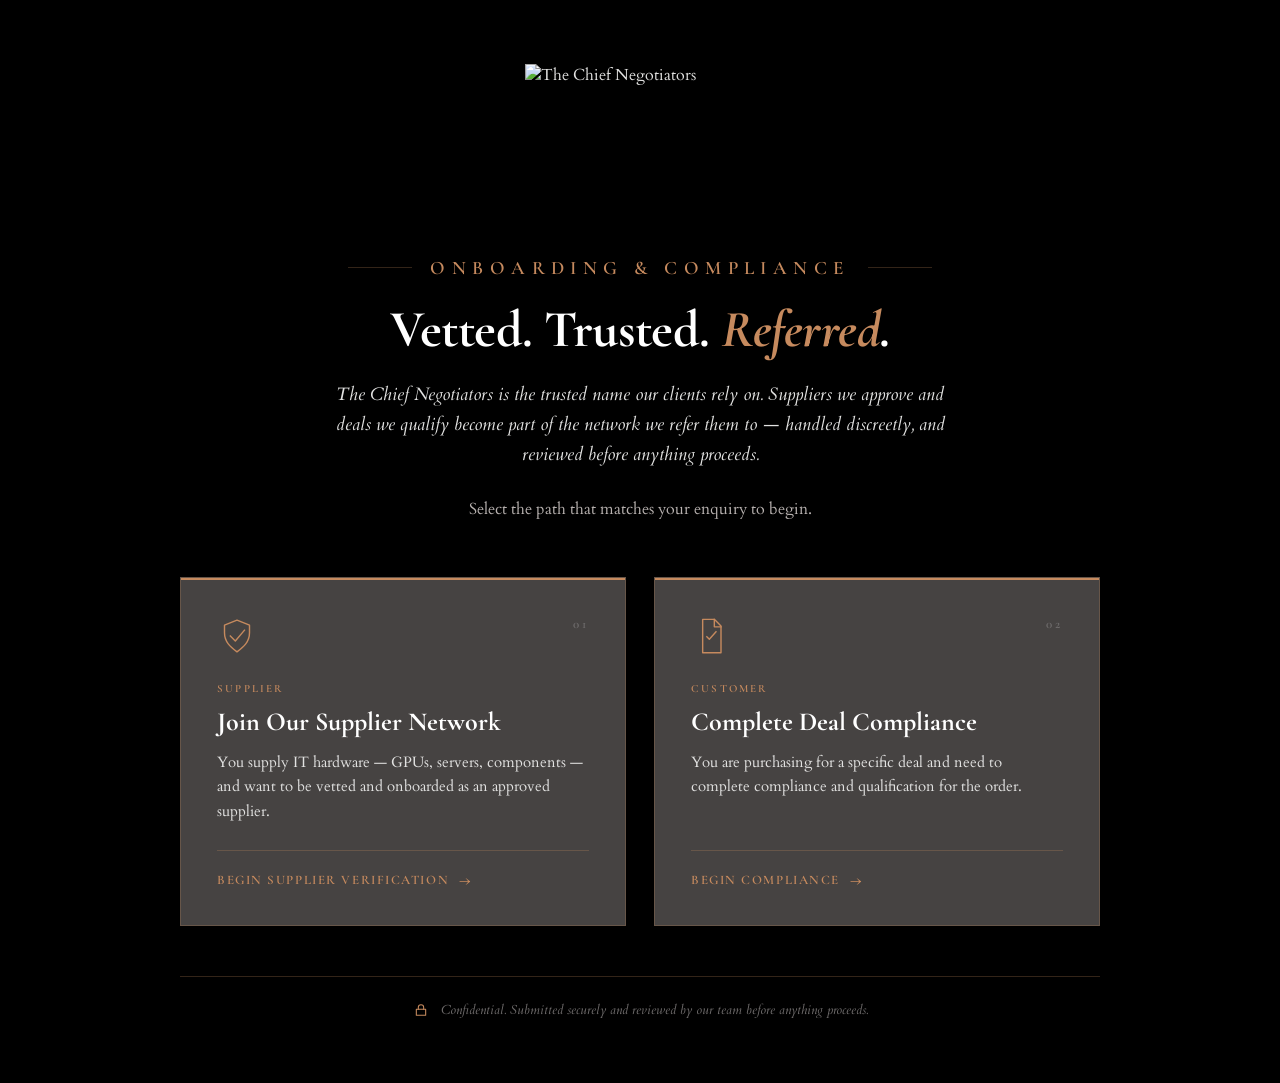
==== index.html @ 1027e150 "Add files via upload" ====
<!DOCTYPE html>
<html>
<head>
<meta charset="utf-8">
<meta name="viewport" content="width=device-width, initial-scale=1">
<script src="./support.js"></script>
</head>
<body>
<x-dc>
<helmet>
<link rel="stylesheet" href="colors_and_type.css">
<style>
  *, *::before, *::after { box-sizing:border-box; }
  html, body { margin:0; padding:0; }
  #cnw { --cn-gold:#C68A5E; --cn-gold-bright:#DDA46F; --cn-gold-tint-24:rgba(198,138,94,0.26); }
  #cnw a { text-decoration:none; }
  @media (max-width:760px){ #cnw [data-cards]{ grid-template-columns:1fr !important; } }
</style>
</helmet>
<div id="cnw" style="min-height:100vh; background:var(--cn-black); color:var(--cn-fg-muted); font-family:var(--cn-font-body); display:flex; flex-direction:column; align-items:center; justify-content:center; text-align:center; padding:64px 32px;">

  <img src="assets/logo-clean.png" alt="The Chief Negotiators" style="display:block; height:158px; width:auto; max-width:100%; margin:0 auto 34px; transform:translateX(-30px);">

  <div style="display:flex; flex-direction:column; align-items:center; gap:22px; margin-bottom:54px; max-width:780px;">
    <div style="display:flex; align-items:center; justify-content:center; gap:18px;">
      <span style="width:64px; height:1px; background:var(--cn-gold-tint-24);"></span>
      <span style="font-family:var(--cn-font-display); font-size:19px; font-weight:600; letter-spacing:0.34em; text-transform:uppercase; color:var(--cn-gold); white-space:nowrap;">Onboarding &amp; Compliance</span>
      <span style="width:64px; height:1px; background:var(--cn-gold-tint-24);"></span>
    </div>

    <h1 style="font-family:var(--cn-font-display); font-size:52px; font-weight:700; color:var(--cn-fg); letter-spacing:-0.01em; line-height:1.1; text-align:center; margin:0; white-space:nowrap;">Vetted. Trusted. <span style="font-style:italic; color:var(--cn-gold);">Referred</span>.</h1>
    <p style="font-family:var(--cn-font-body); font-size:18px; font-style:italic; color:var(--cn-fg-muted); text-align:center; max-width:620px; line-height:1.65; margin:0;">The Chief Negotiators is the trusted name our clients rely on. Suppliers we approve and deals we qualify become part of the network we refer them to — handled discreetly, and reviewed before anything proceeds.</p>
    <p style="font-family:var(--cn-font-body); font-size:16px; color:var(--cn-fg-subtle); text-align:center; max-width:560px; line-height:1.6; margin:6px 0 0;">Select the path that matches your enquiry to begin.</p>
  </div>

  <div data-cards style="display:grid; grid-template-columns:1fr 1fr; gap:28px; width:100%; max-width:920px;">

    <a href="supplier.html" style="position:relative; display:flex; flex-direction:column; text-align:left; background:var(--cn-surface); padding:38px 36px 34px; border:1px solid var(--cn-gold-tint-24); transition:background 300ms var(--cn-ease), border-color 300ms var(--cn-ease);" style-hover="background:#535050; border-color:var(--cn-gold);">
      <span style="position:absolute; top:0; left:0; right:0; height:2px; background:var(--cn-gold);"></span>
      <div style="display:flex; align-items:flex-start; justify-content:space-between; margin-bottom:26px;">
        <svg width="40" height="40" viewBox="0 0 48 48" fill="none" stroke="var(--cn-gold)" stroke-width="1.7" stroke-linecap="square" stroke-linejoin="round">
          <path d="M24 5l15 6v9c0 11-7 17-15 23-8-6-15-12-15-23v-9z"></path>
          <path d="M16 24l6 6 11-13"></path>
        </svg>
        <span style="font-family:var(--cn-font-display); font-size:13px; font-weight:600; letter-spacing:0.22em; color:var(--cn-fg-faint);">01</span>
      </div>
      <div style="font-family:var(--cn-font-display); font-size:11px; font-weight:600; letter-spacing:0.2em; text-transform:uppercase; color:var(--cn-gold); margin-bottom:12px;">Supplier</div>
      <div style="font-family:var(--cn-font-display); font-size:26px; font-weight:700; color:var(--cn-fg); line-height:1.15; margin-bottom:13px;">Join Our Supplier Network</div>
      <div style="font-family:var(--cn-font-body); font-size:15px; color:var(--cn-fg-muted); line-height:1.65; flex:1;">You supply IT hardware — GPUs, servers, components — and want to be vetted and onboarded as an approved supplier.</div>
      <div style="height:1px; background:var(--cn-gold-tint-24); margin:26px 0 18px;"></div>
      <div style="font-family:var(--cn-font-display); font-size:13px; font-weight:600; letter-spacing:0.12em; text-transform:uppercase; color:var(--cn-gold); display:flex; align-items:center; gap:10px;">Begin supplier verification <span style="font-size:18px;">&#8594;</span></div>
    </a>

    <a href="customer.html" style="position:relative; display:flex; flex-direction:column; text-align:left; background:var(--cn-surface); padding:38px 36px 34px; border:1px solid var(--cn-gold-tint-24); transition:background 300ms var(--cn-ease), border-color 300ms var(--cn-ease);" style-hover="background:#535050; border-color:var(--cn-gold);">
      <span style="position:absolute; top:0; left:0; right:0; height:2px; background:var(--cn-gold);"></span>
      <div style="display:flex; align-items:flex-start; justify-content:space-between; margin-bottom:26px;">
        <svg width="40" height="40" viewBox="0 0 48 48" fill="none" stroke="var(--cn-gold)" stroke-width="1.7" stroke-linecap="square" stroke-linejoin="round">
          <path d="M14 4h14l8 8v32H14z"></path>
          <path d="M28 4v9h8"></path>
          <path d="M19 25l3 3 8-9"></path>
        </svg>
        <span style="font-family:var(--cn-font-display); font-size:13px; font-weight:600; letter-spacing:0.22em; color:var(--cn-fg-faint);">02</span>
      </div>
      <div style="font-family:var(--cn-font-display); font-size:11px; font-weight:600; letter-spacing:0.2em; text-transform:uppercase; color:var(--cn-gold); margin-bottom:12px;">Customer</div>
      <div style="font-family:var(--cn-font-display); font-size:26px; font-weight:700; color:var(--cn-fg); line-height:1.15; margin-bottom:13px;">Complete Deal Compliance</div>
      <div style="font-family:var(--cn-font-body); font-size:15px; color:var(--cn-fg-muted); line-height:1.65; flex:1;">You are purchasing for a specific deal and need to complete compliance and qualification for the order.</div>
      <div style="height:1px; background:var(--cn-gold-tint-24); margin:26px 0 18px;"></div>
      <div style="font-family:var(--cn-font-display); font-size:13px; font-weight:600; letter-spacing:0.12em; text-transform:uppercase; color:var(--cn-gold); display:flex; align-items:center; gap:10px;">Begin compliance <span style="font-size:18px;">&#8594;</span></div>
    </a>

  </div>

  <div style="margin-top:50px; display:flex; align-items:center; gap:12px; padding-top:24px; border-top:1px solid var(--cn-gold-tint-24); max-width:920px; width:100%; justify-content:center;">
    <svg width="16" height="16" viewBox="0 0 24 24" fill="none" stroke="var(--cn-gold)" stroke-width="1.6" stroke-linecap="round" stroke-linejoin="round">
      <rect x="5" y="11" width="14" height="9"></rect>
      <path d="M8 11V8a4 4 0 0 1 8 0v3"></path>
    </svg>
    <span style="font-family:var(--cn-font-body); font-size:13px; font-style:italic; color:var(--cn-fg-faint); text-align:center;">Confidential. Submitted securely and reviewed by our team before anything proceeds.</span>
  </div>

</div>
</x-dc>
</body>
</html>
---- colors_and_type.css ----
/* ============================================================
   Chief Negotiators — Design Tokens
   Single source of truth for color + type.
   The Art of the Better Deal.
   ============================================================ */

/* ---- Web fonts (Google Fonts; swap to local woff2 for prod) ---- */
@import url('https://fonts.googleapis.com/css2?family=Cormorant+Garamond:ital,wght@0,400;0,500;0,600;0,700;1,400;1,500;1,600&family=Cardo:ital,wght@0,400;0,700;1,400&display=swap');

:root {
  /* ============================================================
     COLOR — mono-accent system on pure black.
     ONE accent. The black is doing the heavy lifting.
     ============================================================ */

  /* Canvas */
  --cn-black:           #000000;   /* the one true background */
  --cn-black-95:        #0a0a0a;   /* hairline lift, rarely used */

  /* Brand accent — warm champagne-rose */
  --cn-gold:            #C49F8C;   /* THE brand color. logo, headlines, italics, icons */
  --cn-gold-bright:     #D8B5A2;   /* hover state */
  --cn-gold-dim:        #9A7E70;   /* disabled / very-low-emphasis */
  --cn-gold-tint-12:    rgba(196, 159, 140, 0.12); /* faint fills */
  --cn-gold-tint-24:    rgba(196, 159, 140, 0.24); /* hairline borders */

  /* Surface — dark warm gray cards on black */
  --cn-surface:         #464342;   /* card / panel surface */
  --cn-surface-hover:   #535050;   /* card hover */
  --cn-surface-edge:    #6F6C6C;   /* hairline divider, ~50% on black */

  /* Foreground — warm whites, never pure cool white */
  --cn-fg:              #FFFFFF;   /* primary text on dark surfaces */
  --cn-fg-muted:        #E2E2E1;   /* secondary text, body on black */
  --cn-fg-subtle:       #B8B2B0;   /* tertiary, captions */
  --cn-fg-faint:        #6F6C6C;   /* dividers, disabled */

  /* Semantic — alias the brand colors for design-system use */
  --cn-fg1:             var(--cn-fg);
  --cn-fg2:             var(--cn-fg-muted);
  --cn-fg3:             var(--cn-fg-subtle);
  --cn-bg1:             var(--cn-black);
  --cn-bg2:             var(--cn-surface);
  --cn-accent:          var(--cn-gold);
  --cn-accent-hover:    var(--cn-gold-bright);
  --cn-divider:         var(--cn-surface-edge);

  /* ============================================================
     TYPE — serif end-to-end. No sans anywhere.
     ============================================================ */

  --cn-font-display:    'Cormorant Garamond', 'EB Garamond', Garamond, 'Times New Roman', serif;
  --cn-font-body:       'Cardo', 'Cormorant Garamond', Garamond, Georgia, serif;
  --cn-font-mono:       'Courier New', ui-monospace, monospace;

  /* Weights */
  --cn-w-regular:       400; /* @kind font */
  --cn-w-medium:        500; /* @kind font */
  --cn-w-semibold:      600; /* @kind font */
  --cn-w-bold:          700; /* @kind font */

  /* Sizes — display is generous; body holds at 15–17px */
  --cn-size-display:    72px;   /* h1 hero (mobile scales down) */
  --cn-size-h1:         52px;   /* section header */
  --cn-size-h2:         36px;   /* sub-section / card-cluster head */
  --cn-size-h3:         24px;   /* card title, service name */
  --cn-size-h4:         20px;   /* small section head */
  --cn-size-lead:       18px;   /* lead paragraph under heroes */
  --cn-size-body:       16px;   /* default body */
  --cn-size-small:      14px;   /* card body, footnotes */
  --cn-size-caption:    12px;   /* tracked all-caps label */

  /* Line heights — serif copy gets generous leading */
  --cn-lh-tight:        1.05 /* @kind font */;   /* display headlines */
  --cn-lh-snug:         1.2 /* @kind font */;    /* h2/h3 */
  --cn-lh-normal:       1.5 /* @kind font */;    /* body */
  --cn-lh-loose:        1.7 /* @kind font */;    /* long-form body */

  /* Tracking */
  --cn-tracking-tight:  -0.01em;
  --cn-tracking-normal: 0;
  --cn-tracking-wide:   0.08em;
  --cn-tracking-label:  0.18em; /* tracked all-caps kicker labels */

  /* ============================================================
     SPACING — 8px scale, generous at the section level
     ============================================================ */
  --cn-space-1:   4px;
  --cn-space-2:   8px;
  --cn-space-3:   12px;
  --cn-space-4:   16px;
  --cn-space-5:   24px;
  --cn-space-6:   32px;
  --cn-space-7:   48px;
  --cn-space-8:   64px;
  --cn-space-9:   96px;
  --cn-space-10:  144px;   /* between major sections */

  /* ============================================================
     BORDERS / RADII / ELEVATION
     Sharp corners. No shadows. Hairline borders only.
     ============================================================ */
  --cn-radius-0:  0px;     /* default — sharp */
  --cn-radius-1:  2px;     /* the absolute most softness allowed */
  --cn-radius-2:  4px;     /* never use; included for parity */

  --cn-border-hair:   1px solid var(--cn-surface-edge);
  --cn-border-gold:   1px solid var(--cn-gold);
  --cn-border-gold-faint: 1px solid var(--cn-gold-tint-24);

  --cn-shadow-none:   none;   /* the brand. */

  /* ============================================================
     MOTION — slow, considered, ease-out. Never bouncy.
     ============================================================ */
  --cn-duration-fast:    150ms; /* @kind other */
  --cn-duration:         300ms; /* @kind other */
  --cn-duration-slow:    500ms; /* @kind other */
  --cn-ease:             cubic-bezier(0.22, 0.61, 0.36, 1) /* @kind other */;  /* ease-out */

  /* Layout */
  --cn-content-max:      640px;     /* body paragraph max-width */
  --cn-section-max:      1080px;    /* section content max-width */
  --cn-page-max:         1280px;    /* page rail */
}

/* ============================================================
   SEMANTIC ELEMENT STYLES
   Apply these as base styles when scaffolding pages.
   ============================================================ */

.cn-page {
  background: var(--cn-bg1);
  color: var(--cn-fg2);
  font-family: var(--cn-font-body);
  font-size: var(--cn-size-body);
  line-height: var(--cn-lh-normal);
  -webkit-font-smoothing: antialiased;
  -moz-osx-font-smoothing: grayscale;
}

.cn-display {
  font-family: var(--cn-font-display);
  font-size: var(--cn-size-display);
  font-weight: var(--cn-w-regular);
  line-height: var(--cn-lh-tight);
  color: var(--cn-gold);
  letter-spacing: var(--cn-tracking-tight);
}

.cn-h1 {
  font-family: var(--cn-font-display);
  font-size: var(--cn-size-h1);
  font-weight: var(--cn-w-bold);
  line-height: var(--cn-lh-snug);
  color: var(--cn-fg1);
  letter-spacing: var(--cn-tracking-tight);
}

.cn-h2 {
  font-family: var(--cn-font-display);
  font-size: var(--cn-size-h2);
  font-weight: var(--cn-w-bold);
  line-height: var(--cn-lh-snug);
  color: var(--cn-fg1);
}

.cn-h3 {
  font-family: var(--cn-font-display);
  font-size: var(--cn-size-h3);
  font-weight: var(--cn-w-bold);
  line-height: var(--cn-lh-snug);
  color: var(--cn-gold);
}

.cn-lead {
  font-family: var(--cn-font-body);
  font-size: var(--cn-size-lead);
  font-weight: var(--cn-w-regular);
  line-height: var(--cn-lh-loose);
  color: var(--cn-fg2);
  font-style: italic;
}

.cn-body {
  font-family: var(--cn-font-body);
  font-size: var(--cn-size-body);
  font-weight: var(--cn-w-regular);
  line-height: var(--cn-lh-loose);
  color: var(--cn-fg2);
}

.cn-small {
  font-family: var(--cn-font-body);
  font-size: var(--cn-size-small);
  line-height: var(--cn-lh-normal);
  color: var(--cn-fg3);
}

.cn-label {
  font-family: var(--cn-font-display);
  font-size: var(--cn-size-caption);
  font-weight: var(--cn-w-semibold);
  letter-spacing: var(--cn-tracking-label);
  text-transform: uppercase;
  color: var(--cn-gold);
}

.cn-italic {
  font-style: italic;
  font-weight: inherit;
}

/* The signature outlined kicker pill — gold hairline rectangle, tracked all-caps label */
.cn-pill {
  display: inline-block;
  padding: 8px 18px;
  border: var(--cn-border-gold);
  color: var(--cn-gold);
  font-family: var(--cn-font-display);
  font-size: 11px;
  font-weight: var(--cn-w-semibold);
  letter-spacing: var(--cn-tracking-label);
  text-transform: uppercase;
  border-radius: var(--cn-radius-0);
}

/* The signature flat dark card */
.cn-card {
  background: var(--cn-surface);
  color: var(--cn-fg);
  padding: var(--cn-space-7);
  border: 0;
  border-radius: var(--cn-radius-0);
  box-shadow: var(--cn-shadow-none);
}
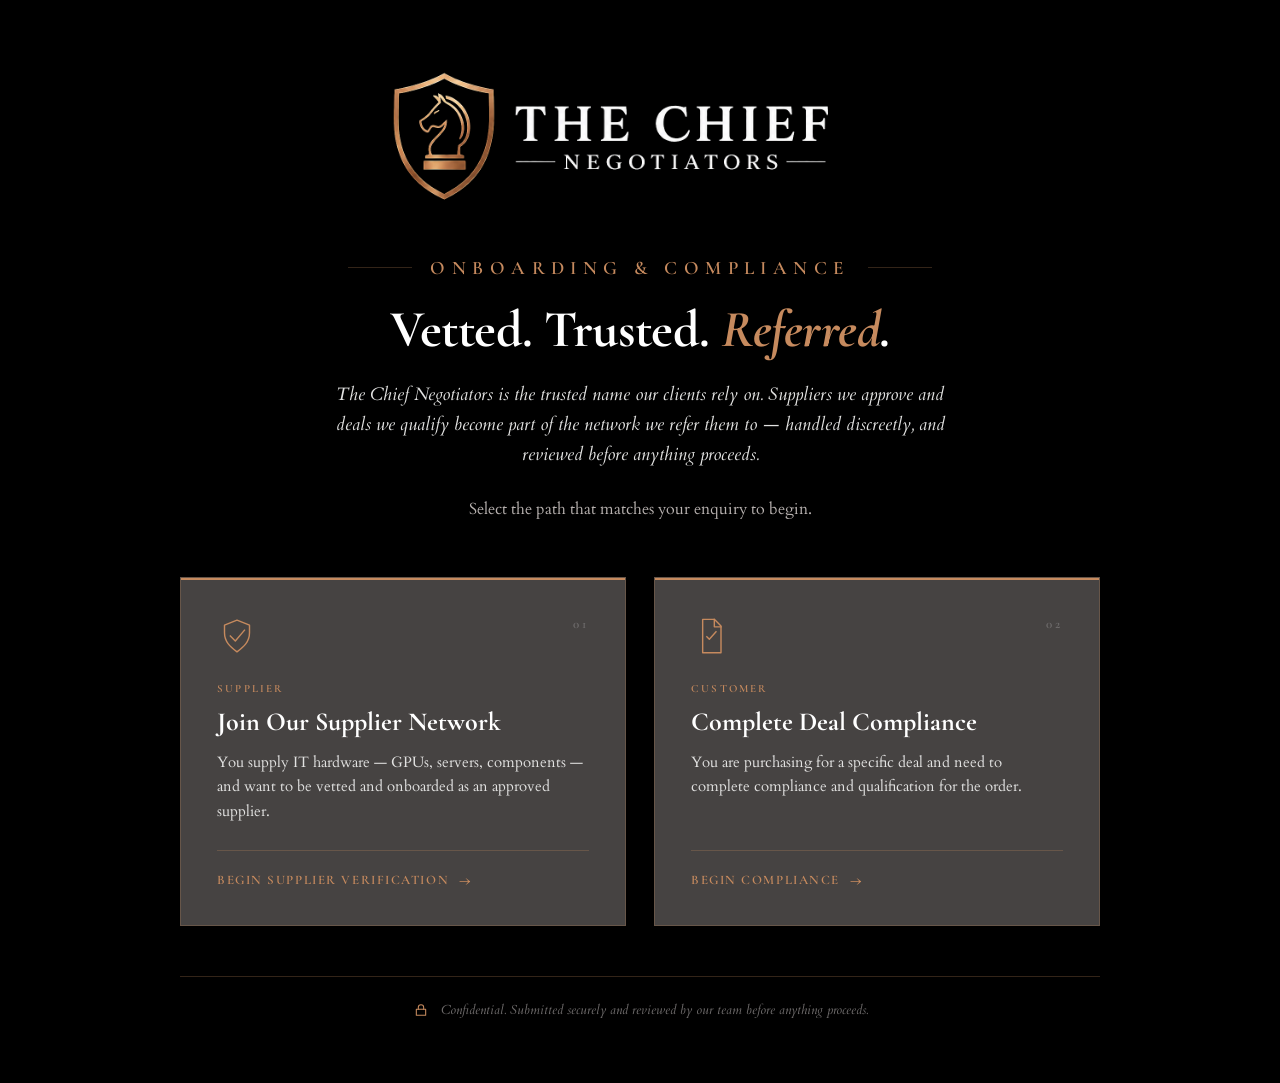
==== commit b6143abb: "Add files via upload" ====
--- a/index.html
+++ b/index.html
@@ -15,6 +15,13 @@
   #cnw { --cn-gold:#C68A5E; --cn-gold-bright:#DDA46F; --cn-gold-tint-24:rgba(198,138,94,0.26); }
   #cnw a { text-decoration:none; }
   @media (max-width:760px){ #cnw [data-cards]{ grid-template-columns:1fr !important; } }
+  @media (max-width:600px){
+    #cnw { padding:44px 20px !important; }
+    #cnw > img { transform:none !important; height:90px !important; margin-bottom:22px !important; }
+    #cnw h1 { white-space:normal !important; font-size:34px !important; }
+    #cnw [data-eyebrow] { font-size:12px !important; letter-spacing:0.18em !important; white-space:normal !important; }
+    #cnw [data-rule] { width:20px !important; }
+  }
 </style>
 </helmet>
 <div id="cnw" style="min-height:100vh; background:var(--cn-black); color:var(--cn-fg-muted); font-family:var(--cn-font-body); display:flex; flex-direction:column; align-items:center; justify-content:center; text-align:center; padding:64px 32px;">
@@ -23,9 +30,9 @@
 
   <div style="display:flex; flex-direction:column; align-items:center; gap:22px; margin-bottom:54px; max-width:780px;">
     <div style="display:flex; align-items:center; justify-content:center; gap:18px;">
-      <span style="width:64px; height:1px; background:var(--cn-gold-tint-24);"></span>
-      <span style="font-family:var(--cn-font-display); font-size:19px; font-weight:600; letter-spacing:0.34em; text-transform:uppercase; color:var(--cn-gold); white-space:nowrap;">Onboarding &amp; Compliance</span>
-      <span style="width:64px; height:1px; background:var(--cn-gold-tint-24);"></span>
+      <span data-rule style="width:64px; height:1px; background:var(--cn-gold-tint-24);"></span>
+      <span data-eyebrow style="font-family:var(--cn-font-display); font-size:19px; font-weight:600; letter-spacing:0.34em; text-transform:uppercase; color:var(--cn-gold); white-space:nowrap;">Onboarding &amp; Compliance</span>
+      <span data-rule style="width:64px; height:1px; background:var(--cn-gold-tint-24);"></span>
     </div>
 
     <h1 style="font-family:var(--cn-font-display); font-size:52px; font-weight:700; color:var(--cn-fg); letter-spacing:-0.01em; line-height:1.1; text-align:center; margin:0; white-space:nowrap;">Vetted. Trusted. <span style="font-style:italic; color:var(--cn-gold);">Referred</span>.</h1>
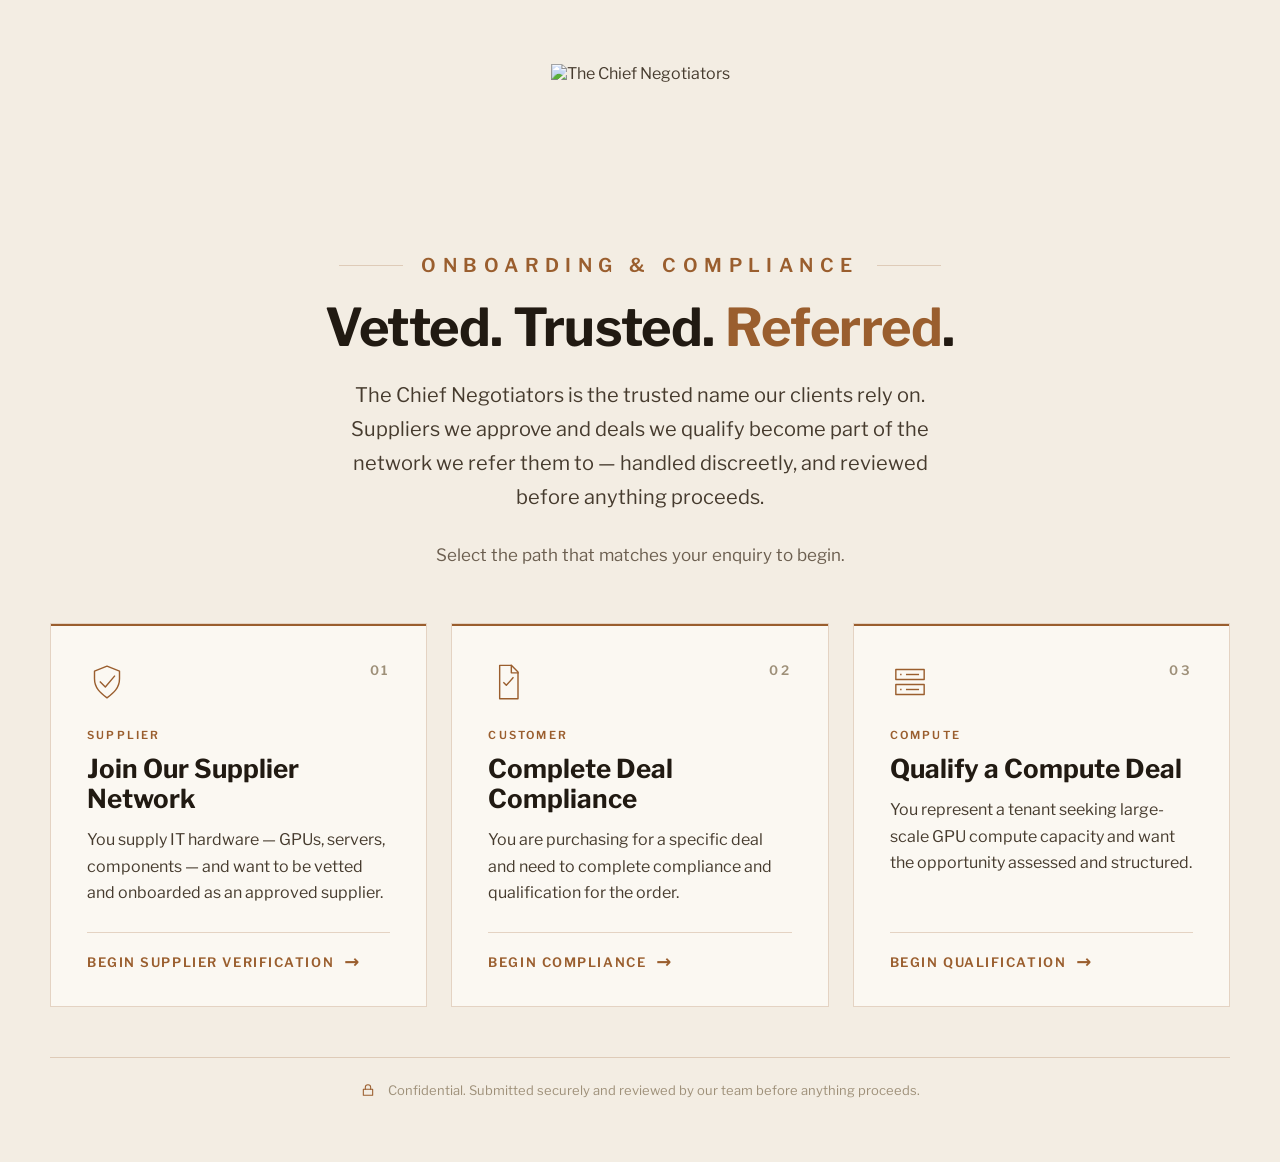
==== commit 06de8d22: "Add files via upload" ====
--- a/index.html
+++ b/index.html
@@ -11,13 +11,14 @@
 <link rel="stylesheet" href="colors_and_type.css">
 <style>
   *, *::before, *::after { box-sizing:border-box; }
-  html, body { margin:0; padding:0; }
-  #cnw { --cn-gold:#C68A5E; --cn-gold-bright:#DDA46F; --cn-gold-tint-24:rgba(198,138,94,0.26); }
+  html, body { margin:0; padding:0; background:#F3EDE3; }
+  #cnw { --cn-black:#F3EDE3; --cn-black-95:#FFFFFF; --cn-gold:#9A5E2E; --cn-gold-bright:#7E4A22; --cn-gold-dim:#C4A079; --cn-gold-tint-12:rgba(154,94,46,0.10); --cn-gold-tint-24:rgba(154,94,46,0.24); --cn-surface:#FBF8F2; --cn-surface-hover:#F2E9D9; --cn-surface-edge:#DBD0BD; --cn-fg:#211A12; --cn-fg-muted:#463B2E; --cn-fg-subtle:#6B5E4F; --cn-fg-faint:#9E9079; --cn-band:#17120F; --cn-band-gold:#CBA078; --cn-band-fg:#E9DFD1; --cn-ease:cubic-bezier(0.22,0.61,0.36,1); --cn-font-display:'Libre Franklin',system-ui,-apple-system,'Segoe UI',sans-serif; --cn-font-body:'Libre Franklin',system-ui,-apple-system,'Segoe UI',sans-serif; }
+  #cnw a { color:inherit; text-decoration:none; }
   #cnw a { text-decoration:none; }
-  @media (max-width:760px){ #cnw [data-cards]{ grid-template-columns:1fr !important; } }
+  @media (max-width:880px){ #cnw [data-cards]{ grid-template-columns:1fr !important; } }
   @media (max-width:600px){
     #cnw { padding:44px 20px !important; }
-    #cnw > img { transform:none !important; height:90px !important; margin-bottom:22px !important; }
+    #cnw > img { height:82px !important; margin-bottom:22px !important; }
     #cnw h1 { white-space:normal !important; font-size:34px !important; }
     #cnw [data-eyebrow] { font-size:12px !important; letter-spacing:0.18em !important; white-space:normal !important; }
     #cnw [data-rule] { width:20px !important; }
@@ -26,7 +27,7 @@
 </helmet>
 <div id="cnw" style="min-height:100vh; background:var(--cn-black); color:var(--cn-fg-muted); font-family:var(--cn-font-body); display:flex; flex-direction:column; align-items:center; justify-content:center; text-align:center; padding:64px 32px;">
 
-  <img src="assets/logo-clean.png" alt="The Chief Negotiators" style="display:block; height:158px; width:auto; max-width:100%; margin:0 auto 34px; transform:translateX(-30px);">
+  <img src="assets/logo-light.png" alt="The Chief Negotiators" style="display:block; height:150px; width:auto; max-width:100%; margin:0 auto 40px;">
 
   <div style="display:flex; flex-direction:column; align-items:center; gap:22px; margin-bottom:54px; max-width:780px;">
     <div style="display:flex; align-items:center; justify-content:center; gap:18px;">
@@ -35,14 +36,14 @@
       <span data-rule style="width:64px; height:1px; background:var(--cn-gold-tint-24);"></span>
     </div>
 
-    <h1 style="font-family:var(--cn-font-display); font-size:52px; font-weight:700; color:var(--cn-fg); letter-spacing:-0.01em; line-height:1.1; text-align:center; margin:0; white-space:nowrap;">Vetted. Trusted. <span style="font-style:italic; color:var(--cn-gold);">Referred</span>.</h1>
-    <p style="font-family:var(--cn-font-body); font-size:18px; font-style:italic; color:var(--cn-fg-muted); text-align:center; max-width:620px; line-height:1.65; margin:0;">The Chief Negotiators is the trusted name our clients rely on. Suppliers we approve and deals we qualify become part of the network we refer them to — handled discreetly, and reviewed before anything proceeds.</p>
-    <p style="font-family:var(--cn-font-body); font-size:16px; color:var(--cn-fg-subtle); text-align:center; max-width:560px; line-height:1.6; margin:6px 0 0;">Select the path that matches your enquiry to begin.</p>
+    <h1 style="font-family:var(--cn-font-display); font-size:52px; font-weight:700; color:var(--cn-fg); letter-spacing:-0.01em; line-height:1.1; text-align:center; margin:0; white-space:nowrap;">Vetted. Trusted. <span style="font-style:normal; color:var(--cn-gold);">Referred</span>.</h1>
+    <p style="font-family:var(--cn-font-body); font-size:20px; color:var(--cn-fg-muted); text-align:center; max-width:640px; line-height:1.7; margin:0;">The Chief Negotiators is the trusted name our clients rely on. Suppliers we approve and deals we qualify become part of the network we refer them to — handled discreetly, and reviewed before anything proceeds.</p>
+    <p style="font-family:var(--cn-font-body); font-size:17px; color:var(--cn-fg-subtle); text-align:center; max-width:560px; line-height:1.6; margin:6px 0 0;">Select the path that matches your enquiry to begin.</p>
   </div>
 
-  <div data-cards style="display:grid; grid-template-columns:1fr 1fr; gap:28px; width:100%; max-width:920px;">
+  <div data-cards style="display:grid; grid-template-columns:1fr 1fr 1fr; gap:24px; width:100%; max-width:1180px;">
 
-    <a href="supplier.html" style="position:relative; display:flex; flex-direction:column; text-align:left; background:var(--cn-surface); padding:38px 36px 34px; border:1px solid var(--cn-gold-tint-24); transition:background 300ms var(--cn-ease), border-color 300ms var(--cn-ease);" style-hover="background:#535050; border-color:var(--cn-gold);">
+    <a href="supplier.html" style="position:relative; display:flex; flex-direction:column; text-align:left; background:var(--cn-surface); padding:38px 36px 34px; border:1px solid var(--cn-gold-tint-24); transition:background 300ms var(--cn-ease), border-color 300ms var(--cn-ease);" style-hover="background:var(--cn-surface-hover); border-color:var(--cn-gold);">
       <span style="position:absolute; top:0; left:0; right:0; height:2px; background:var(--cn-gold);"></span>
       <div style="display:flex; align-items:flex-start; justify-content:space-between; margin-bottom:26px;">
         <svg width="40" height="40" viewBox="0 0 48 48" fill="none" stroke="var(--cn-gold)" stroke-width="1.7" stroke-linecap="square" stroke-linejoin="round">
@@ -53,12 +54,12 @@
       </div>
       <div style="font-family:var(--cn-font-display); font-size:11px; font-weight:600; letter-spacing:0.2em; text-transform:uppercase; color:var(--cn-gold); margin-bottom:12px;">Supplier</div>
       <div style="font-family:var(--cn-font-display); font-size:26px; font-weight:700; color:var(--cn-fg); line-height:1.15; margin-bottom:13px;">Join Our Supplier Network</div>
-      <div style="font-family:var(--cn-font-body); font-size:15px; color:var(--cn-fg-muted); line-height:1.65; flex:1;">You supply IT hardware — GPUs, servers, components — and want to be vetted and onboarded as an approved supplier.</div>
+      <div style="font-family:var(--cn-font-body); font-size:16px; color:var(--cn-fg-muted); line-height:1.65; flex:1;">You supply IT hardware — GPUs, servers, components — and want to be vetted and onboarded as an approved supplier.</div>
       <div style="height:1px; background:var(--cn-gold-tint-24); margin:26px 0 18px;"></div>
       <div style="font-family:var(--cn-font-display); font-size:13px; font-weight:600; letter-spacing:0.12em; text-transform:uppercase; color:var(--cn-gold); display:flex; align-items:center; gap:10px;">Begin supplier verification <span style="font-size:18px;">&#8594;</span></div>
     </a>
 
-    <a href="customer.html" style="position:relative; display:flex; flex-direction:column; text-align:left; background:var(--cn-surface); padding:38px 36px 34px; border:1px solid var(--cn-gold-tint-24); transition:background 300ms var(--cn-ease), border-color 300ms var(--cn-ease);" style-hover="background:#535050; border-color:var(--cn-gold);">
+    <a href="customer.html" style="position:relative; display:flex; flex-direction:column; text-align:left; background:var(--cn-surface); padding:38px 36px 34px; border:1px solid var(--cn-gold-tint-24); transition:background 300ms var(--cn-ease), border-color 300ms var(--cn-ease);" style-hover="background:var(--cn-surface-hover); border-color:var(--cn-gold);">
       <span style="position:absolute; top:0; left:0; right:0; height:2px; background:var(--cn-gold);"></span>
       <div style="display:flex; align-items:flex-start; justify-content:space-between; margin-bottom:26px;">
         <svg width="40" height="40" viewBox="0 0 48 48" fill="none" stroke="var(--cn-gold)" stroke-width="1.7" stroke-linecap="square" stroke-linejoin="round">
@@ -70,19 +71,39 @@
       </div>
       <div style="font-family:var(--cn-font-display); font-size:11px; font-weight:600; letter-spacing:0.2em; text-transform:uppercase; color:var(--cn-gold); margin-bottom:12px;">Customer</div>
       <div style="font-family:var(--cn-font-display); font-size:26px; font-weight:700; color:var(--cn-fg); line-height:1.15; margin-bottom:13px;">Complete Deal Compliance</div>
-      <div style="font-family:var(--cn-font-body); font-size:15px; color:var(--cn-fg-muted); line-height:1.65; flex:1;">You are purchasing for a specific deal and need to complete compliance and qualification for the order.</div>
+      <div style="font-family:var(--cn-font-body); font-size:16px; color:var(--cn-fg-muted); line-height:1.65; flex:1;">You are purchasing for a specific deal and need to complete compliance and qualification for the order.</div>
       <div style="height:1px; background:var(--cn-gold-tint-24); margin:26px 0 18px;"></div>
       <div style="font-family:var(--cn-font-display); font-size:13px; font-weight:600; letter-spacing:0.12em; text-transform:uppercase; color:var(--cn-gold); display:flex; align-items:center; gap:10px;">Begin compliance <span style="font-size:18px;">&#8594;</span></div>
     </a>
 
+    <a href="tenant.html" style="position:relative; display:flex; flex-direction:column; text-align:left; background:var(--cn-surface); padding:38px 36px 34px; border:1px solid var(--cn-gold-tint-24); transition:background 300ms var(--cn-ease), border-color 300ms var(--cn-ease);" style-hover="background:var(--cn-surface-hover); border-color:var(--cn-gold);">
+      <span style="position:absolute; top:0; left:0; right:0; height:2px; background:var(--cn-gold);"></span>
+      <div style="display:flex; align-items:flex-start; justify-content:space-between; margin-bottom:26px;">
+        <svg width="40" height="40" viewBox="0 0 48 48" fill="none" stroke="var(--cn-gold)" stroke-width="1.7" stroke-linecap="square" stroke-linejoin="round">
+          <rect x="7" y="9" width="34" height="12"></rect>
+          <rect x="7" y="27" width="34" height="12"></rect>
+          <path d="M13 15h0.02"></path>
+          <path d="M13 33h0.02"></path>
+          <path d="M20 15h14"></path>
+          <path d="M20 33h14"></path>
+        </svg>
+        <span style="font-family:var(--cn-font-display); font-size:13px; font-weight:600; letter-spacing:0.22em; color:var(--cn-fg-faint);">03</span>
+      </div>
+      <div style="font-family:var(--cn-font-display); font-size:11px; font-weight:600; letter-spacing:0.2em; text-transform:uppercase; color:var(--cn-gold); margin-bottom:12px;">Compute</div>
+      <div style="font-family:var(--cn-font-display); font-size:26px; font-weight:700; color:var(--cn-fg); line-height:1.15; margin-bottom:13px;">Qualify a Compute Deal</div>
+      <div style="font-family:var(--cn-font-body); font-size:16px; color:var(--cn-fg-muted); line-height:1.65; flex:1;">You represent a tenant seeking large-scale GPU compute capacity and want the opportunity assessed and structured.</div>
+      <div style="height:1px; background:var(--cn-gold-tint-24); margin:26px 0 18px;"></div>
+      <div style="font-family:var(--cn-font-display); font-size:13px; font-weight:600; letter-spacing:0.12em; text-transform:uppercase; color:var(--cn-gold); display:flex; align-items:center; gap:10px;">Begin qualification <span style="font-size:18px;">&#8594;</span></div>
+    </a>
+
   </div>
 
-  <div style="margin-top:50px; display:flex; align-items:center; gap:12px; padding-top:24px; border-top:1px solid var(--cn-gold-tint-24); max-width:920px; width:100%; justify-content:center;">
+  <div style="margin-top:50px; display:flex; align-items:center; gap:12px; padding-top:24px; border-top:1px solid var(--cn-gold-tint-24); max-width:1180px; width:100%; justify-content:center;">
     <svg width="16" height="16" viewBox="0 0 24 24" fill="none" stroke="var(--cn-gold)" stroke-width="1.6" stroke-linecap="round" stroke-linejoin="round">
       <rect x="5" y="11" width="14" height="9"></rect>
       <path d="M8 11V8a4 4 0 0 1 8 0v3"></path>
     </svg>
-    <span style="font-family:var(--cn-font-body); font-size:13px; font-style:italic; color:var(--cn-fg-faint); text-align:center;">Confidential. Submitted securely and reviewed by our team before anything proceeds.</span>
+    <span style="font-family:var(--cn-font-body); font-size:13px; font-style:normal; color:var(--cn-fg-faint); text-align:center;">Confidential. Submitted securely and reviewed by our team before anything proceeds.</span>
   </div>
 
 </div>
--- a/colors_and_type.css
+++ b/colors_and_type.css
@@ -5,7 +5,7 @@
    ============================================================ */
 
 /* ---- Web fonts (Google Fonts; swap to local woff2 for prod) ---- */
-@import url('https://fonts.googleapis.com/css2?family=Cormorant+Garamond:ital,wght@0,400;0,500;0,600;0,700;1,400;1,500;1,600&family=Cardo:ital,wght@0,400;0,700;1,400&display=swap');
+@import url('https://fonts.googleapis.com/css2?family=Libre+Franklin:wght@400;500;600;700&display=swap');
 
 :root {
   /* ============================================================
@@ -13,27 +13,32 @@
      ONE accent. The black is doing the heavy lifting.
      ============================================================ */
 
-  /* Canvas */
-  --cn-black:           #000000;   /* the one true background */
-  --cn-black-95:        #0a0a0a;   /* hairline lift, rarely used */
-
-  /* Brand accent — warm champagne-rose */
-  --cn-gold:            #C49F8C;   /* THE brand color. logo, headlines, italics, icons */
-  --cn-gold-bright:     #D8B5A2;   /* hover state */
-  --cn-gold-dim:        #9A7E70;   /* disabled / very-low-emphasis */
-  --cn-gold-tint-12:    rgba(196, 159, 140, 0.12); /* faint fills */
-  --cn-gold-tint-24:    rgba(196, 159, 140, 0.24); /* hairline borders */
-
-  /* Surface — dark warm gray cards on black */
-  --cn-surface:         #464342;   /* card / panel surface */
-  --cn-surface-hover:   #535050;   /* card hover */
-  --cn-surface-edge:    #6F6C6C;   /* hairline divider, ~50% on black */
-
-  /* Foreground — warm whites, never pure cool white */
-  --cn-fg:              #FFFFFF;   /* primary text on dark surfaces */
-  --cn-fg-muted:        #E2E2E1;   /* secondary text, body on black */
-  --cn-fg-subtle:       #B8B2B0;   /* tertiary, captions */
-  --cn-fg-faint:        #6F6C6C;   /* dividers, disabled */
+  /* Canvas — warm ivory document. Premium stationery, not a black void. */
+  --cn-black:           #F3EDE3;   /* page canvas — warm ivory (semantic name retained) */
+  --cn-black-95:        #FFFFFF;   /* input / field surface — clean white */
+
+  /* Brand accent — deepened champagne to a readable bronze (AA on ivory + white) */
+  --cn-gold:            #9A5E2E;   /* THE brand color, deep enough for body labels & icons */
+  --cn-gold-bright:     #7E4A22;   /* hover — deepen on light */
+  --cn-gold-dim:        #C4A079;   /* disabled / very-low-emphasis */
+  --cn-gold-tint-12:    rgba(154, 94, 46, 0.10); /* faint fills */
+  --cn-gold-tint-24:    rgba(154, 94, 46, 0.24); /* hairline borders */
+
+  /* Surface — paper-white cards on the ivory canvas */
+  --cn-surface:         #FBF8F2;   /* card / panel surface */
+  --cn-surface-hover:   #F2E9D9;   /* card hover */
+  --cn-surface-edge:    #DBD0BD;   /* hairline divider on light */
+
+  /* Foreground — warm ink, never pure black */
+  --cn-fg:              #211A12;   /* primary text — headings, input text */
+  --cn-fg-muted:        #463B2E;   /* secondary text, body */
+  --cn-fg-subtle:       #6B5E4F;   /* tertiary, captions */
+  --cn-fg-faint:        #9E9079;   /* dividers, placeholders, disabled */
+
+  /* Masthead band — the brand's dark drama, retained as chrome */
+  --cn-band:            #17120F;   /* espresso masthead background */
+  --cn-band-gold:       #CBA078;   /* bright champagne accent on the dark band */
+  --cn-band-fg:         #E9DFD1;   /* light text on the dark band */
 
   /* Semantic — alias the brand colors for design-system use */
   --cn-fg1:             var(--cn-fg);
@@ -49,8 +54,8 @@
      TYPE — serif end-to-end. No sans anywhere.
      ============================================================ */
 
-  --cn-font-display:    'Cormorant Garamond', 'EB Garamond', Garamond, 'Times New Roman', serif;
-  --cn-font-body:       'Cardo', 'Cormorant Garamond', Garamond, Georgia, serif;
+  --cn-font-display:    'Libre Franklin', system-ui, -apple-system, 'Segoe UI', sans-serif;
+  --cn-font-body:       'Libre Franklin', system-ui, -apple-system, 'Segoe UI', sans-serif;
   --cn-font-mono:       'Courier New', ui-monospace, monospace;
 
   /* Weights */
@@ -179,7 +184,7 @@
   font-weight: var(--cn-w-regular);
   line-height: var(--cn-lh-loose);
   color: var(--cn-fg2);
-  font-style: italic;
+  font-style: normal;
 }
 
 .cn-body {
@@ -207,7 +212,7 @@
 }
 
 .cn-italic {
-  font-style: italic;
+  font-style: normal;
   font-weight: inherit;
 }
 
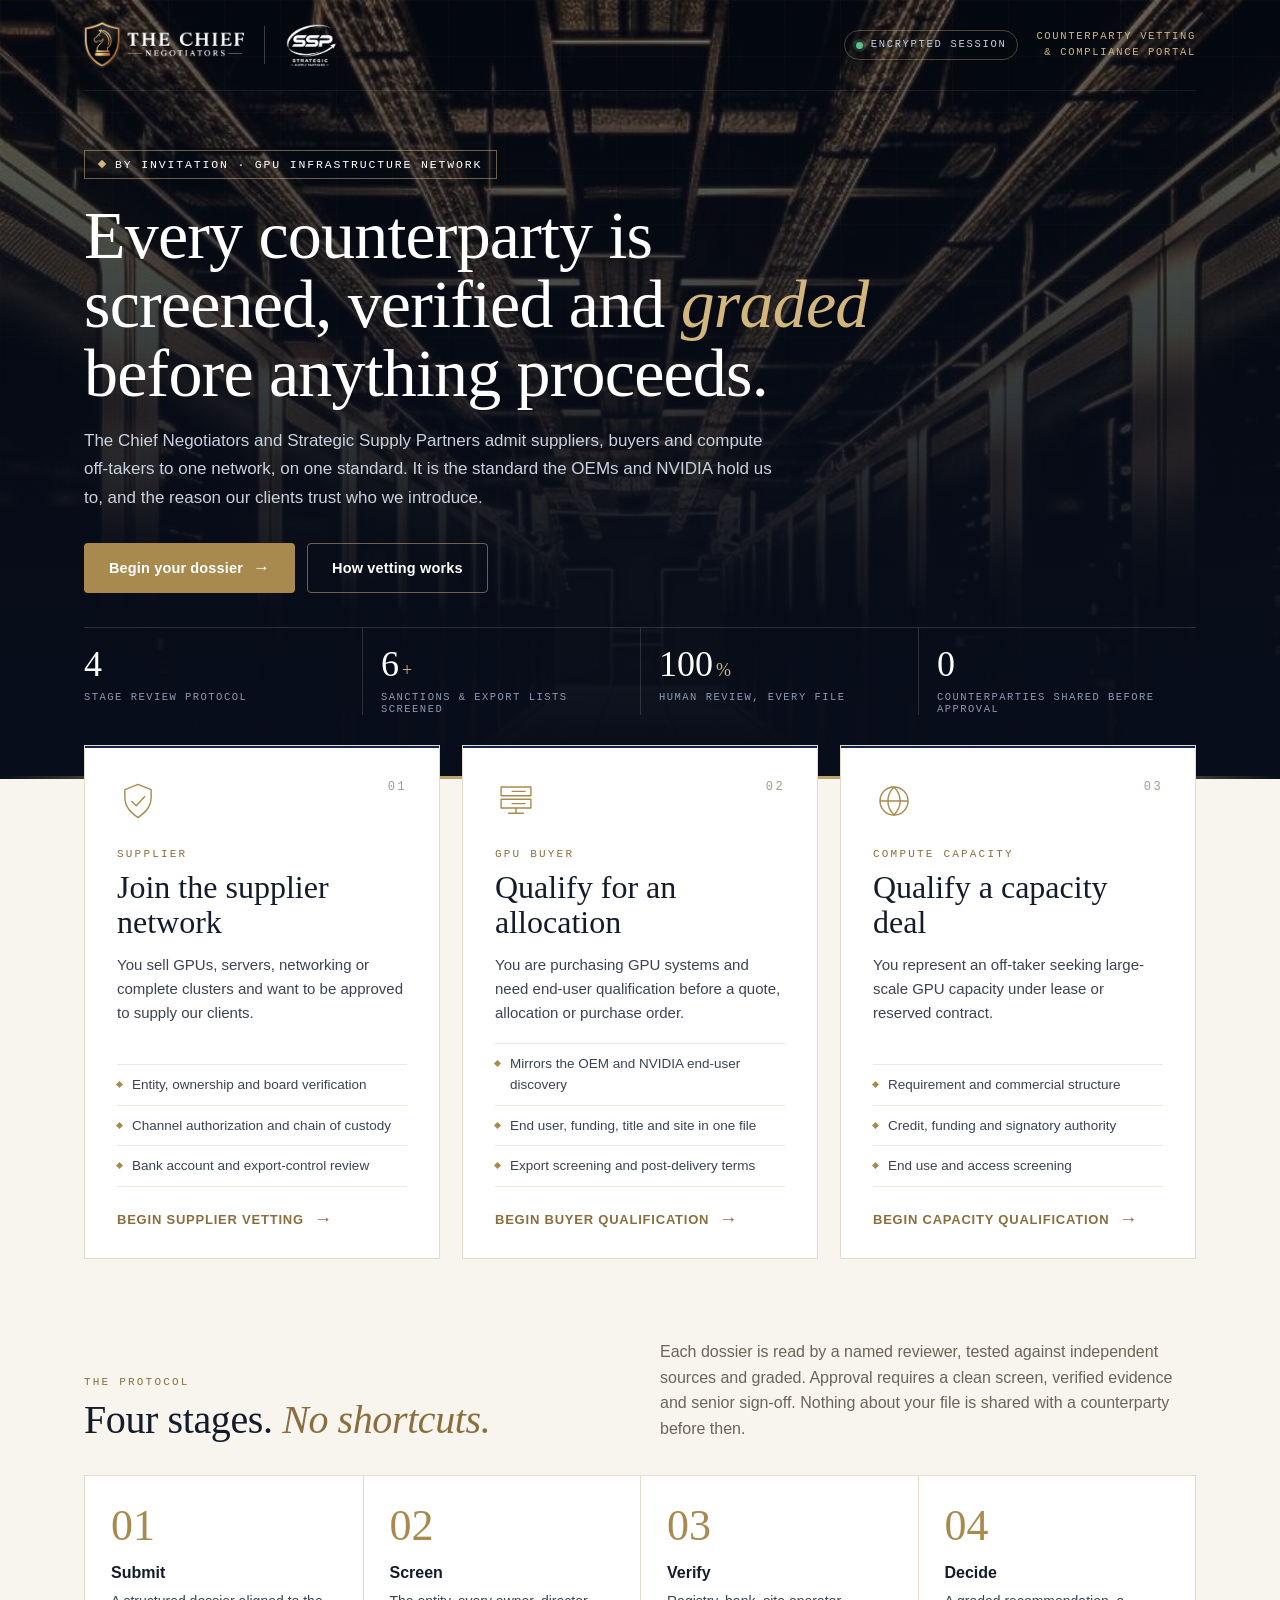
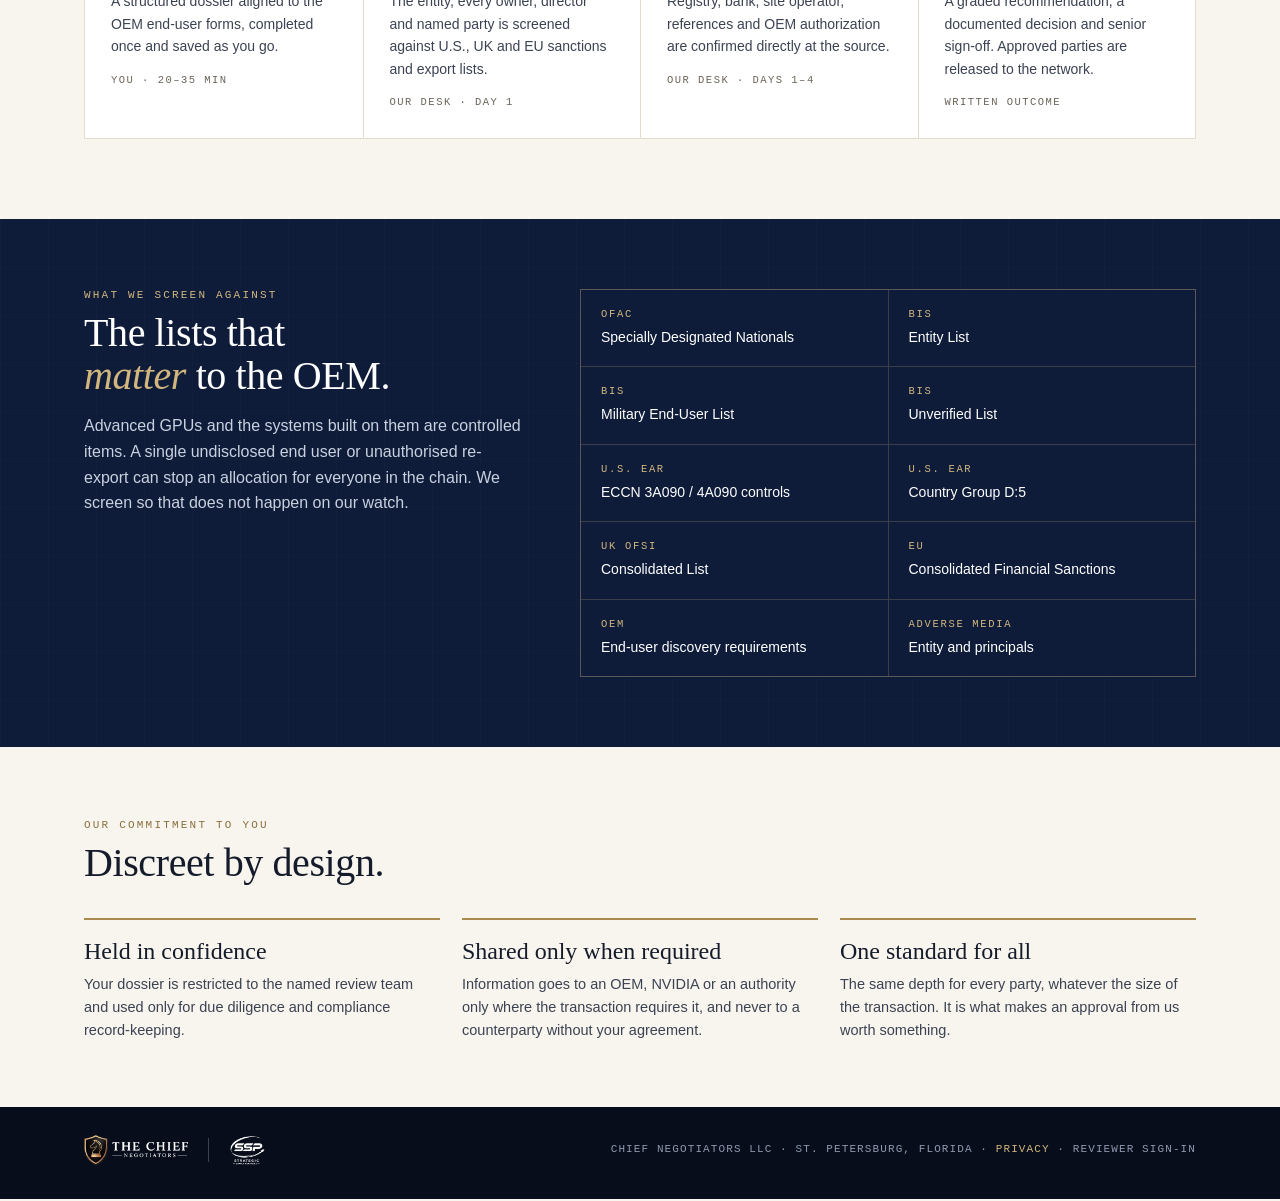
==== commit fde49afe: "Rebuild vetting portal: co-branded CN x SSP, OEM-aligned dossiers, review desk - New co-branded desi" ====
--- a/index.html
+++ b/index.html
@@ -1,112 +1,211 @@
-<!DOCTYPE html>
-<html>
+<!doctype html>
+<html lang="en">
 <head>
 <meta charset="utf-8">
 <meta name="viewport" content="width=device-width, initial-scale=1">
-<script src="./support.js"></script>
+<title>Counterparty Vetting · The Chief Negotiators × Strategic Supply Partners</title>
+<meta name="description" content="The vetting and compliance portal for The Chief Negotiators and Strategic Supply Partners. Every GPU supplier, buyer and compute off-taker is screened, verified and graded before joining the network.">
+<meta name="robots" content="noindex, nofollow">
+<meta name="referrer" content="strict-origin-when-cross-origin">
+<meta http-equiv="Content-Security-Policy" content="default-src 'self'; script-src 'self'; style-src 'self' 'unsafe-inline' https://fonts.googleapis.com; font-src https://fonts.gstatic.com; img-src 'self' data:; connect-src 'none'; form-action 'none'; base-uri 'self'">
+<meta name="theme-color" content="#0E1C3A">
+<meta property="og:title" content="Counterparty Vetting · The Chief Negotiators × Strategic Supply Partners">
+<meta property="og:description" content="Screened, verified and graded before anything proceeds.">
+<meta property="og:image" content="assets/brand/hero-cluster.jpg">
+<link rel="icon" href="assets/brand/cn-mark.png">
+<link rel="preconnect" href="https://fonts.googleapis.com">
+<link rel="preconnect" href="https://fonts.gstatic.com" crossorigin>
+<link rel="stylesheet" href="brand.css">
+<style>
+.top.home{background:linear-gradient(180deg,rgba(7,13,26,.55) 0%,rgba(7,13,26,.92) 70%,var(--night) 100%),url(assets/brand/hero-cluster.jpg) center 40%/cover no-repeat,var(--night)}
+.home .hero{padding:58px 0 64px}
+.home .hero h1{font-size:68px;max-width:920px}
+.cta{display:flex;flex-wrap:wrap;gap:12px;margin-top:30px}
+
+.paths{display:grid;grid-template-columns:repeat(3,minmax(0,1fr));gap:22px;margin-top:-34px;position:relative;z-index:2}
+.path{position:relative;display:flex;flex-direction:column;background:var(--card);border:1px solid var(--line);padding:34px 32px 28px;text-decoration:none;color:inherit;transition:transform .25s var(--ease),box-shadow .25s var(--ease),border-color .25s var(--ease)}
+.path::before{content:"";position:absolute;left:0;right:0;top:0;height:2px;background:var(--navy-2);transition:background .25s var(--ease)}
+.path:hover{transform:translateY(-4px);box-shadow:0 22px 50px -24px rgba(14,28,58,.35);border-color:var(--gold)}
+.path:hover::before{background:linear-gradient(90deg,var(--gold),var(--gold-lt))}
+.path .ph{display:flex;justify-content:space-between;align-items:flex-start}
+.path .ph svg{width:42px;height:42px}
+.path .ph span{font:500 12px var(--mono);letter-spacing:.2em;color:var(--faint)}
+.path .k{margin-top:26px}
+.path h3{font:500 32px/1.1 var(--serif);color:var(--ink);margin:10px 0 0}
+.path p{margin:12px 0 0;font-size:15px;color:var(--body);flex:1}
+.path ul{list-style:none;margin:18px 0 0;padding:0;border-top:1px solid var(--line-2)}
+.path li{padding:9px 0;border-bottom:1px solid var(--line-2);font-size:13.5px;color:var(--body);display:flex;gap:10px}
+.path li::before{content:"";flex:none;width:5px;height:5px;margin-top:8px;background:var(--gold);transform:rotate(45deg)}
+.path .go{margin-top:22px;font:600 13px var(--sans);letter-spacing:.06em;text-transform:uppercase;color:var(--gold-ink);display:flex;align-items:center;gap:10px}
+.path .go b{font-weight:400;font-size:18px;transition:transform .2s var(--ease)}
+.path:hover .go b{transform:translateX(4px)}
+
+.band{margin-top:80px}
+.band-h{display:grid;grid-template-columns:minmax(0,1fr) minmax(0,1fr);gap:40px;align-items:end}
+.band-h p{margin:0;color:var(--mute);font-size:16px}
+.protocol{display:grid;grid-template-columns:repeat(4,minmax(0,1fr));margin-top:34px;border:1px solid var(--line);background:var(--card)}
+.protocol>div{padding:28px 26px 30px;position:relative}
+.protocol>div+div{border-left:1px solid var(--line)}
+.protocol .n{font:500 44px/1 var(--serif);color:var(--gold)}
+.protocol h4{font:600 16px var(--sans);color:var(--ink);margin:16px 0 0}
+.protocol p{margin:8px 0 0;font-size:14px;color:var(--body)}
+.protocol .t{margin-top:16px;font:500 10.5px var(--mono);letter-spacing:.14em;text-transform:uppercase;color:var(--mute)}
+
+.dark{margin-top:80px;background:var(--navy);color:var(--on-navy);position:relative;overflow:hidden}
+.dark::before{content:"";position:absolute;inset:0;opacity:.35;background-image:linear-gradient(rgba(210,182,126,.07) 1px,transparent 1px),linear-gradient(90deg,rgba(210,182,126,.07) 1px,transparent 1px);background-size:48px 48px}
+.dark .wrap{position:relative;display:grid;grid-template-columns:minmax(0,5fr) minmax(0,7fr);gap:56px;padding-top:70px;padding-bottom:70px}
+.dark .kick{color:var(--gold-lt)}
+.dark .h2{color:#fff}.dark .h2 em{color:var(--gold-lt)}
+.dark p{color:var(--on-navy);font-size:16px}
+.lists{display:grid;grid-template-columns:repeat(2,minmax(0,1fr));gap:1px;background:rgba(210,182,126,.22);border:1px solid rgba(210,182,126,.22)}
+.lists div{background:var(--navy);padding:18px 20px}
+.lists b{display:block;font:500 10.5px var(--mono);letter-spacing:.16em;text-transform:uppercase;color:var(--gold-lt)}
+.lists span{display:block;margin-top:6px;font-size:14px;color:#fff}
+
+.promise{display:grid;grid-template-columns:repeat(3,minmax(0,1fr));gap:22px;margin-top:34px}
+.promise div{border-top:2px solid var(--gold);padding-top:18px}
+.promise h4{font:500 24px var(--serif);color:var(--ink);margin:0}
+.promise p{margin:8px 0 0;font-size:14.5px;color:var(--body)}
+
+.foot .reviewer{color:var(--on-navy-mute)}
+@media (max-width:980px){
+  .paths{grid-template-columns:1fr;margin-top:-24px}
+  .protocol{grid-template-columns:1fr 1fr}
+  .protocol>div:nth-child(3){border-left:0}
+  .protocol>div:nth-child(n+3){border-top:1px solid var(--line)}
+  .dark .wrap{grid-template-columns:1fr;gap:30px;padding-top:54px;padding-bottom:54px}
+  .band-h{grid-template-columns:1fr;gap:12px}
+  .promise{grid-template-columns:1fr}
+}
+@media (max-width:600px){
+  .home .hero{padding:40px 0 56px}
+  .home .hero h1{font-size:42px}
+  .protocol{grid-template-columns:1fr}
+  .protocol>div+div{border-left:0;border-top:1px solid var(--line)}
+  .lists{grid-template-columns:1fr}
+  .path{padding:28px 22px 24px}
+}
+</style>
 </head>
 <body>
-<x-dc>
-<helmet>
-<link rel="stylesheet" href="colors_and_type.css">
-<style>
-  *, *::before, *::after { box-sizing:border-box; }
-  html, body { margin:0; padding:0; background:#F3EDE3; }
-  #cnw { --cn-black:#F3EDE3; --cn-black-95:#FFFFFF; --cn-gold:#9A5E2E; --cn-gold-bright:#7E4A22; --cn-gold-dim:#C4A079; --cn-gold-tint-12:rgba(154,94,46,0.10); --cn-gold-tint-24:rgba(154,94,46,0.24); --cn-surface:#FBF8F2; --cn-surface-hover:#F2E9D9; --cn-surface-edge:#DBD0BD; --cn-fg:#211A12; --cn-fg-muted:#463B2E; --cn-fg-subtle:#6B5E4F; --cn-fg-faint:#9E9079; --cn-band:#17120F; --cn-band-gold:#CBA078; --cn-band-fg:#E9DFD1; --cn-ease:cubic-bezier(0.22,0.61,0.36,1); --cn-font-display:'Libre Franklin',system-ui,-apple-system,'Segoe UI',sans-serif; --cn-font-body:'Libre Franklin',system-ui,-apple-system,'Segoe UI',sans-serif; }
-  #cnw a { color:inherit; text-decoration:none; }
-  #cnw a { text-decoration:none; }
-  @media (max-width:880px){ #cnw [data-cards]{ grid-template-columns:1fr !important; } }
-  @media (max-width:600px){
-    #cnw { padding:44px 20px !important; }
-    #cnw > img { height:82px !important; margin-bottom:22px !important; }
-    #cnw h1 { white-space:normal !important; font-size:34px !important; }
-    #cnw [data-eyebrow] { font-size:12px !important; letter-spacing:0.18em !important; white-space:normal !important; }
-    #cnw [data-rule] { width:20px !important; }
-  }
-</style>
-</helmet>
-<div id="cnw" style="min-height:100vh; background:var(--cn-black); color:var(--cn-fg-muted); font-family:var(--cn-font-body); display:flex; flex-direction:column; align-items:center; justify-content:center; text-align:center; padding:64px 32px;">
-
-  <img src="assets/logo-light.png" alt="The Chief Negotiators" style="display:block; height:150px; width:auto; max-width:100%; margin:0 auto 40px;">
-
-  <div style="display:flex; flex-direction:column; align-items:center; gap:22px; margin-bottom:54px; max-width:780px;">
-    <div style="display:flex; align-items:center; justify-content:center; gap:18px;">
-      <span data-rule style="width:64px; height:1px; background:var(--cn-gold-tint-24);"></span>
-      <span data-eyebrow style="font-family:var(--cn-font-display); font-size:19px; font-weight:600; letter-spacing:0.34em; text-transform:uppercase; color:var(--cn-gold); white-space:nowrap;">Onboarding &amp; Compliance</span>
-      <span data-rule style="width:64px; height:1px; background:var(--cn-gold-tint-24);"></span>
-    </div>
-
-    <h1 style="font-family:var(--cn-font-display); font-size:52px; font-weight:700; color:var(--cn-fg); letter-spacing:-0.01em; line-height:1.1; text-align:center; margin:0; white-space:nowrap;">Vetted. Trusted. <span style="font-style:normal; color:var(--cn-gold);">Referred</span>.</h1>
-    <p style="font-family:var(--cn-font-body); font-size:20px; color:var(--cn-fg-muted); text-align:center; max-width:640px; line-height:1.7; margin:0;">The Chief Negotiators is the trusted name our clients rely on. Suppliers we approve and deals we qualify become part of the network we refer them to — handled discreetly, and reviewed before anything proceeds.</p>
-    <p style="font-family:var(--cn-font-body); font-size:17px; color:var(--cn-fg-subtle); text-align:center; max-width:560px; line-height:1.6; margin:6px 0 0;">Select the path that matches your enquiry to begin.</p>
+<header class="top home">
+  <div class="wrap">
+    <div class="mast">
+      <span class="lockup">
+        <img class="cn" src="assets/brand/cn-white.png" alt="The Chief Negotiators" width="160" height="46">
+        <span class="bar" aria-hidden="true"></span>
+        <img class="ssp" src="assets/brand/ssp-white.png" alt="Strategic Supply Partners" width="54" height="44">
+      </span>
+      <div class="mast-r"><span class="secure"><i></i>Encrypted session</span><span>Counterparty vetting<br>&amp; compliance portal</span></div>
+    </div>
+    <div class="hero">
+      <span class="chip"><i></i>By invitation · GPU infrastructure network</span>
+      <h1>Every counterparty is screened, verified and <em>graded</em> before anything proceeds.</h1>
+      <p class="lede">The Chief Negotiators and Strategic Supply Partners admit suppliers, buyers and compute off-takers to one network, on one standard. It is the standard the OEMs and NVIDIA hold us to, and the reason our clients trust who we introduce.</p>
+      <div class="cta">
+        <a class="btn btn-gold" href="#paths">Begin your dossier <span class="arr">→</span></a>
+        <a class="btn btn-line" href="#protocol">How vetting works</a>
+      </div>
+      <div class="stats">
+        <div><b>4</b><span>Stage review protocol</span></div>
+        <div><b>6<small>+</small></b><span>Sanctions &amp; export lists screened</span></div>
+        <div><b>100<small>%</small></b><span>Human review, every file</span></div>
+        <div><b>0</b><span>Counterparties shared before approval</span></div>
+      </div>
+    </div>
   </div>
-
-  <div data-cards style="display:grid; grid-template-columns:1fr 1fr 1fr; gap:24px; width:100%; max-width:1180px;">
-
-    <a href="supplier.html" style="position:relative; display:flex; flex-direction:column; text-align:left; background:var(--cn-surface); padding:38px 36px 34px; border:1px solid var(--cn-gold-tint-24); transition:background 300ms var(--cn-ease), border-color 300ms var(--cn-ease);" style-hover="background:var(--cn-surface-hover); border-color:var(--cn-gold);">
-      <span style="position:absolute; top:0; left:0; right:0; height:2px; background:var(--cn-gold);"></span>
-      <div style="display:flex; align-items:flex-start; justify-content:space-between; margin-bottom:26px;">
-        <svg width="40" height="40" viewBox="0 0 48 48" fill="none" stroke="var(--cn-gold)" stroke-width="1.7" stroke-linecap="square" stroke-linejoin="round">
-          <path d="M24 5l15 6v9c0 11-7 17-15 23-8-6-15-12-15-23v-9z"></path>
-          <path d="M16 24l6 6 11-13"></path>
-        </svg>
-        <span style="font-family:var(--cn-font-display); font-size:13px; font-weight:600; letter-spacing:0.22em; color:var(--cn-fg-faint);">01</span>
-      </div>
-      <div style="font-family:var(--cn-font-display); font-size:11px; font-weight:600; letter-spacing:0.2em; text-transform:uppercase; color:var(--cn-gold); margin-bottom:12px;">Supplier</div>
-      <div style="font-family:var(--cn-font-display); font-size:26px; font-weight:700; color:var(--cn-fg); line-height:1.15; margin-bottom:13px;">Join Our Supplier Network</div>
-      <div style="font-family:var(--cn-font-body); font-size:16px; color:var(--cn-fg-muted); line-height:1.65; flex:1;">You supply IT hardware — GPUs, servers, components — and want to be vetted and onboarded as an approved supplier.</div>
-      <div style="height:1px; background:var(--cn-gold-tint-24); margin:26px 0 18px;"></div>
-      <div style="font-family:var(--cn-font-display); font-size:13px; font-weight:600; letter-spacing:0.12em; text-transform:uppercase; color:var(--cn-gold); display:flex; align-items:center; gap:10px;">Begin supplier verification <span style="font-size:18px;">&#8594;</span></div>
+</header>
+
+<main class="wrap">
+  <section class="paths" id="paths" aria-label="Choose your dossier">
+    <a class="path" href="supplier.html">
+      <div class="ph">
+        <svg viewBox="0 0 48 48" fill="none" stroke="#A88A4F" stroke-width="1.6" stroke-linejoin="round"><path d="M24 5l15 6v9c0 11-7 17-15 23-8-6-15-12-15-23v-9z"/><path d="M16.5 24l5.5 5.5 10-11"/></svg>
+        <span>01</span>
+      </div>
+      <div class="kick k">Supplier</div>
+      <h3>Join the supplier network</h3>
+      <p>You sell GPUs, servers, networking or complete clusters and want to be approved to supply our clients.</p>
+      <ul><li>Entity, ownership and board verification</li><li>Channel authorization and chain of custody</li><li>Bank account and export-control review</li></ul>
+      <div class="go">Begin supplier vetting <b>→</b></div>
     </a>
-
-    <a href="customer.html" style="position:relative; display:flex; flex-direction:column; text-align:left; background:var(--cn-surface); padding:38px 36px 34px; border:1px solid var(--cn-gold-tint-24); transition:background 300ms var(--cn-ease), border-color 300ms var(--cn-ease);" style-hover="background:var(--cn-surface-hover); border-color:var(--cn-gold);">
-      <span style="position:absolute; top:0; left:0; right:0; height:2px; background:var(--cn-gold);"></span>
-      <div style="display:flex; align-items:flex-start; justify-content:space-between; margin-bottom:26px;">
-        <svg width="40" height="40" viewBox="0 0 48 48" fill="none" stroke="var(--cn-gold)" stroke-width="1.7" stroke-linecap="square" stroke-linejoin="round">
-          <path d="M14 4h14l8 8v32H14z"></path>
-          <path d="M28 4v9h8"></path>
-          <path d="M19 25l3 3 8-9"></path>
-        </svg>
-        <span style="font-family:var(--cn-font-display); font-size:13px; font-weight:600; letter-spacing:0.22em; color:var(--cn-fg-faint);">02</span>
-      </div>
-      <div style="font-family:var(--cn-font-display); font-size:11px; font-weight:600; letter-spacing:0.2em; text-transform:uppercase; color:var(--cn-gold); margin-bottom:12px;">Customer</div>
-      <div style="font-family:var(--cn-font-display); font-size:26px; font-weight:700; color:var(--cn-fg); line-height:1.15; margin-bottom:13px;">Complete Deal Compliance</div>
-      <div style="font-family:var(--cn-font-body); font-size:16px; color:var(--cn-fg-muted); line-height:1.65; flex:1;">You are purchasing for a specific deal and need to complete compliance and qualification for the order.</div>
-      <div style="height:1px; background:var(--cn-gold-tint-24); margin:26px 0 18px;"></div>
-      <div style="font-family:var(--cn-font-display); font-size:13px; font-weight:600; letter-spacing:0.12em; text-transform:uppercase; color:var(--cn-gold); display:flex; align-items:center; gap:10px;">Begin compliance <span style="font-size:18px;">&#8594;</span></div>
+    <a class="path" href="buyer.html">
+      <div class="ph">
+        <svg viewBox="0 0 48 48" fill="none" stroke="#A88A4F" stroke-width="1.6" stroke-linejoin="round"><rect x="7" y="8" width="34" height="10"/><rect x="7" y="22" width="34" height="10"/><path d="M12 13h.01M12 27h.01M19 13h16M19 27h16"/><path d="M15 38h18M24 32v6"/></svg>
+        <span>02</span>
+      </div>
+      <div class="kick k">GPU buyer</div>
+      <h3>Qualify for an allocation</h3>
+      <p>You are purchasing GPU systems and need end-user qualification before a quote, allocation or purchase order.</p>
+      <ul><li>Mirrors the OEM and NVIDIA end-user discovery</li><li>End user, funding, title and site in one file</li><li>Export screening and post-delivery terms</li></ul>
+      <div class="go">Begin buyer qualification <b>→</b></div>
     </a>
-
-    <a href="tenant.html" style="position:relative; display:flex; flex-direction:column; text-align:left; background:var(--cn-surface); padding:38px 36px 34px; border:1px solid var(--cn-gold-tint-24); transition:background 300ms var(--cn-ease), border-color 300ms var(--cn-ease);" style-hover="background:var(--cn-surface-hover); border-color:var(--cn-gold);">
-      <span style="position:absolute; top:0; left:0; right:0; height:2px; background:var(--cn-gold);"></span>
-      <div style="display:flex; align-items:flex-start; justify-content:space-between; margin-bottom:26px;">
-        <svg width="40" height="40" viewBox="0 0 48 48" fill="none" stroke="var(--cn-gold)" stroke-width="1.7" stroke-linecap="square" stroke-linejoin="round">
-          <rect x="7" y="9" width="34" height="12"></rect>
-          <rect x="7" y="27" width="34" height="12"></rect>
-          <path d="M13 15h0.02"></path>
-          <path d="M13 33h0.02"></path>
-          <path d="M20 15h14"></path>
-          <path d="M20 33h14"></path>
-        </svg>
-        <span style="font-family:var(--cn-font-display); font-size:13px; font-weight:600; letter-spacing:0.22em; color:var(--cn-fg-faint);">03</span>
-      </div>
-      <div style="font-family:var(--cn-font-display); font-size:11px; font-weight:600; letter-spacing:0.2em; text-transform:uppercase; color:var(--cn-gold); margin-bottom:12px;">Compute</div>
-      <div style="font-family:var(--cn-font-display); font-size:26px; font-weight:700; color:var(--cn-fg); line-height:1.15; margin-bottom:13px;">Qualify a Compute Deal</div>
-      <div style="font-family:var(--cn-font-body); font-size:16px; color:var(--cn-fg-muted); line-height:1.65; flex:1;">You represent a tenant seeking large-scale GPU compute capacity and want the opportunity assessed and structured.</div>
-      <div style="height:1px; background:var(--cn-gold-tint-24); margin:26px 0 18px;"></div>
-      <div style="font-family:var(--cn-font-display); font-size:13px; font-weight:600; letter-spacing:0.12em; text-transform:uppercase; color:var(--cn-gold); display:flex; align-items:center; gap:10px;">Begin qualification <span style="font-size:18px;">&#8594;</span></div>
+    <a class="path" href="compute.html">
+      <div class="ph">
+        <svg viewBox="0 0 48 48" fill="none" stroke="#A88A4F" stroke-width="1.6" stroke-linejoin="round"><circle cx="24" cy="24" r="16"/><path d="M8 24h32M24 8c5 5 7 10 7 16s-2 11-7 16c-5-5-7-10-7-16s2-11 7-16z"/></svg>
+        <span>03</span>
+      </div>
+      <div class="kick k">Compute capacity</div>
+      <h3>Qualify a capacity deal</h3>
+      <p>You represent an off-taker seeking large-scale GPU capacity under lease or reserved contract.</p>
+      <ul><li>Requirement and commercial structure</li><li>Credit, funding and signatory authority</li><li>End use and access screening</li></ul>
+      <div class="go">Begin capacity qualification <b>→</b></div>
     </a>
-
+  </section>
+
+  <section class="band" id="protocol">
+    <div class="band-h">
+      <div><div class="kick">The protocol</div><h2 class="h2">Four stages. <em>No shortcuts.</em></h2></div>
+      <p>Each dossier is read by a named reviewer, tested against independent sources and graded. Approval requires a clean screen, verified evidence and senior sign-off. Nothing about your file is shared with a counterparty before then.</p>
+    </div>
+    <div class="protocol">
+      <div><div class="n">01</div><h4>Submit</h4><p>A structured dossier aligned to the OEM end-user forms, completed once and saved as you go.</p><div class="t">You · 20–35 min</div></div>
+      <div><div class="n">02</div><h4>Screen</h4><p>The entity, every owner, director and named party is screened against U.S., UK and EU sanctions and export lists.</p><div class="t">Our desk · Day 1</div></div>
+      <div><div class="n">03</div><h4>Verify</h4><p>Registry, bank, site operator, references and OEM authorization are confirmed directly at the source.</p><div class="t">Our desk · Days 1–4</div></div>
+      <div><div class="n">04</div><h4>Decide</h4><p>A graded recommendation, a documented decision and senior sign-off. Approved parties are released to the network.</p><div class="t">Written outcome</div></div>
+    </div>
+  </section>
+</main>
+
+<section class="dark">
+  <div class="wrap">
+    <div>
+      <div class="kick">What we screen against</div>
+      <h2 class="h2">The lists that <em>matter</em> to the OEM.</h2>
+      <p style="margin-top:16px">Advanced GPUs and the systems built on them are controlled items. A single undisclosed end user or unauthorised re-export can stop an allocation for everyone in the chain. We screen so that does not happen on our watch.</p>
+    </div>
+    <div class="lists">
+      <div><b>OFAC</b><span>Specially Designated Nationals</span></div>
+      <div><b>BIS</b><span>Entity List</span></div>
+      <div><b>BIS</b><span>Military End-User List</span></div>
+      <div><b>BIS</b><span>Unverified List</span></div>
+      <div><b>U.S. EAR</b><span>ECCN 3A090 / 4A090 controls</span></div>
+      <div><b>U.S. EAR</b><span>Country Group D:5</span></div>
+      <div><b>UK OFSI</b><span>Consolidated List</span></div>
+      <div><b>EU</b><span>Consolidated Financial Sanctions</span></div>
+      <div><b>OEM</b><span>End-user discovery requirements</span></div>
+      <div><b>Adverse media</b><span>Entity and principals</span></div>
+    </div>
   </div>
-
-  <div style="margin-top:50px; display:flex; align-items:center; gap:12px; padding-top:24px; border-top:1px solid var(--cn-gold-tint-24); max-width:1180px; width:100%; justify-content:center;">
-    <svg width="16" height="16" viewBox="0 0 24 24" fill="none" stroke="var(--cn-gold)" stroke-width="1.6" stroke-linecap="round" stroke-linejoin="round">
-      <rect x="5" y="11" width="14" height="9"></rect>
-      <path d="M8 11V8a4 4 0 0 1 8 0v3"></path>
-    </svg>
-    <span style="font-family:var(--cn-font-body); font-size:13px; font-style:normal; color:var(--cn-fg-faint); text-align:center;">Confidential. Submitted securely and reviewed by our team before anything proceeds.</span>
+</section>
+
+<main class="wrap">
+  <section class="band" style="margin-top:72px">
+    <div class="kick">Our commitment to you</div>
+    <h2 class="h2">Discreet by design.</h2>
+    <div class="promise">
+      <div><h4>Held in confidence</h4><p>Your dossier is restricted to the named review team and used only for due diligence and compliance record-keeping.</p></div>
+      <div><h4>Shared only when required</h4><p>Information goes to an OEM, NVIDIA or an authority only where the transaction requires it, and never to a counterparty without your agreement.</p></div>
+      <div><h4>One standard for all</h4><p>The same depth for every party, whatever the size of the transaction. It is what makes an approval from us worth something.</p></div>
+    </div>
+  </section>
+</main>
+
+<footer class="foot">
+  <div class="wrap">
+    <span class="lockup"><img class="cn" src="assets/brand/cn-white.png" alt="The Chief Negotiators" width="104" height="30"><span class="bar"></span><img class="ssp" src="assets/brand/ssp-white.png" alt="Strategic Supply Partners" width="36" height="30"></span>
+    <span>Chief Negotiators LLC · St. Petersburg, Florida · <a href="privacy.html">Privacy</a> · <a class="reviewer" href="review.html">Reviewer sign-in</a></span>
   </div>
-
-</div>
-</x-dc>
+</footer>
 </body>
 </html>
--- a/brand.css
+++ b/brand.css
@@ -0,0 +1,117 @@
+/* ==========================================================================
+   The Chief Negotiators × Strategic Supply Partners
+   Vetting & Compliance — co-branded design system
+   Navy + champagne gold. Cormorant Garamond for display, Inter for reading,
+   IBM Plex Mono for the instrument layer (labels, references, telemetry).
+   ========================================================================== */
+@import url('https://fonts.googleapis.com/css2?family=Cormorant+Garamond:ital,wght@0,500;0,600;1,500&family=IBM+Plex+Mono:wght@400;500&family=Inter:wght@400;500;600&display=swap');
+
+:root{
+  --night:#070D1A;      /* deepest band */
+  --navy:#0E1C3A;       /* masthead */
+  --navy-2:#13254A;     /* section rule, selected state */
+  --navy-3:#1C3260;
+  --ink:#141B2A;        /* headings on paper */
+  --body:#3B4252;       /* reading text */
+  --mute:#6B6458;       /* captions */
+  --faint:#A39B8C;
+  --line:#E3DCCD;       /* hairline on paper */
+  --line-2:#EFE9DD;
+  --paper:#F8F5EE;      /* canvas */
+  --card:#FFFFFF;
+  --wash:#FBF6EA;       /* gold wash */
+  --gold:#A88A4F;       /* brand gold */
+  --gold-ink:#8A6E3E;   /* gold text on paper, AA */
+  --gold-lt:#D2B67E;    /* gold on navy */
+  --gold-glow:rgba(210,182,126,.18);
+  --on-navy:#C9D1DF;
+  --on-navy-mute:#8E9AB0;
+  --err:#A3392B; --err-wash:#FBEDEA;
+  --ok:#2F6B4F;  --ok-wash:#EAF3EE;
+  --warn:#9A6A14; --warn-wash:#FBF3E2;
+  --serif:'Cormorant Garamond',Georgia,'Times New Roman',serif;
+  --sans:Inter,-apple-system,'Segoe UI',Helvetica,Arial,sans-serif;
+  --mono:'IBM Plex Mono',ui-monospace,Menlo,Consolas,monospace;
+  --ease:cubic-bezier(.22,.61,.36,1);
+  --r:4px;
+}
+*,*::before,*::after{box-sizing:border-box}
+html{-webkit-text-size-adjust:100%;font-variant-numeric:lining-nums}
+html,body{margin:0;background:var(--paper);color:var(--body);font:16px/1.6 var(--sans);-webkit-font-smoothing:antialiased;text-rendering:optimizeLegibility}
+img{max-width:100%;display:block}
+a{color:var(--gold-ink)}
+button{font:inherit}
+::selection{background:var(--gold-lt);color:var(--night)}
+.wrap{max-width:1160px;margin:0 auto;padding:0 24px}
+.mono{font-family:var(--mono)}
+.sr{position:absolute;width:1px;height:1px;overflow:hidden;clip:rect(0 0 0 0);white-space:nowrap}
+
+/* ---------- Masthead ---------- */
+.top{position:relative;background:radial-gradient(1200px 420px at 78% -10%,rgba(210,182,126,.14),transparent 60%),linear-gradient(180deg,var(--navy) 0%,var(--night) 100%);color:#fff;overflow:hidden;isolation:isolate}
+.top::before{content:"";position:absolute;inset:0;z-index:-1;opacity:.5;background-image:linear-gradient(rgba(210,182,126,.06) 1px,transparent 1px),linear-gradient(90deg,rgba(210,182,126,.06) 1px,transparent 1px);background-size:56px 56px;mask-image:linear-gradient(180deg,#000 0%,transparent 85%);-webkit-mask-image:linear-gradient(180deg,#000 0%,transparent 85%)}
+.top::after{content:"";position:absolute;left:0;right:0;bottom:0;height:3px;background:linear-gradient(90deg,transparent,var(--gold) 18%,var(--gold-lt) 50%,var(--gold) 82%,transparent)}
+.mast{display:flex;align-items:center;justify-content:space-between;gap:20px;padding:22px 0}
+.lockup{display:flex;align-items:center;gap:20px;text-decoration:none}
+.lockup .cn{height:46px;width:auto}
+.lockup .ssp{height:44px;width:auto}
+.lockup .x{font:500 12px var(--mono);color:var(--gold-lt);letter-spacing:.1em;opacity:.8}
+.lockup .bar{width:1px;height:38px;background:rgba(255,255,255,.22)}
+.mast-r{display:flex;align-items:center;gap:18px;font:500 10.5px/1.5 var(--mono);letter-spacing:.16em;text-transform:uppercase;color:var(--gold-lt);text-align:right}
+.secure{display:inline-flex;align-items:center;gap:8px;border:1px solid rgba(210,182,126,.35);padding:6px 11px;border-radius:999px;color:var(--on-navy);white-space:nowrap}
+.secure i{width:7px;height:7px;border-radius:50%;background:#5FBF8F;box-shadow:0 0 0 3px rgba(95,191,143,.18);animation:pulse 2.4s infinite}
+@keyframes pulse{0%,100%{box-shadow:0 0 0 3px rgba(95,191,143,.18)}50%{box-shadow:0 0 0 6px rgba(95,191,143,.04)}}
+
+.hero{padding:34px 0 46px;border-top:1px solid rgba(255,255,255,.08)}
+.chip{display:inline-flex;align-items:center;gap:10px;border:1px solid rgba(210,182,126,.5);padding:7px 14px;font:500 11.5px var(--mono);letter-spacing:.16em;text-transform:uppercase;color:#fff}
+.chip i{width:6px;height:6px;background:var(--gold-lt);transform:rotate(45deg);display:inline-block}
+.hero h1{font:500 58px/1.02 var(--serif);margin:22px 0 0;color:#fff;letter-spacing:-.012em;text-wrap:balance;max-width:880px}
+.hero h1 em{color:var(--gold-lt);font-style:italic}
+.lede{max-width:700px;margin:18px 0 0;color:var(--on-navy);font-size:17px;line-height:1.7;text-wrap:pretty}
+.stats{display:grid;grid-template-columns:repeat(4,minmax(0,1fr));margin-top:34px;border-top:1px solid rgba(255,255,255,.14)}
+.stats>div{padding:18px 18px 0 0}
+.stats>div+div{padding-left:18px;border-left:1px solid rgba(255,255,255,.14)}
+.stats b{display:block;font:500 36px/1 var(--serif);color:#fff}
+.stats b small{font-size:18px;color:var(--gold-lt);margin-left:3px}
+.stats span{display:block;margin-top:9px;font:500 10.5px var(--mono);letter-spacing:.14em;text-transform:uppercase;color:var(--on-navy-mute)}
+
+/* ---------- Kickers / headings on paper ---------- */
+.kick{font:500 11px var(--mono);letter-spacing:.2em;text-transform:uppercase;color:var(--gold-ink)}
+.h2{font:500 40px/1.08 var(--serif);color:var(--ink);margin:10px 0 0;letter-spacing:-.01em;text-wrap:balance}
+.h2 em{color:var(--gold-ink);font-style:italic}
+.rule{height:1px;background:var(--line)}
+
+/* ---------- Buttons ---------- */
+.btn{display:inline-flex;align-items:center;justify-content:center;gap:10px;min-height:50px;padding:0 24px;border-radius:var(--r);border:1px solid transparent;font:600 14.5px var(--sans);letter-spacing:.01em;cursor:pointer;text-decoration:none;transition:background .18s var(--ease),border-color .18s var(--ease),color .18s var(--ease),transform .18s var(--ease)}
+.btn-gold{background:var(--gold);color:#fff}
+.btn-gold:hover{background:#957843}
+.btn-navy{background:var(--navy-2);color:#fff}
+.btn-navy:hover{background:var(--navy)}
+.btn-ghost{background:transparent;color:var(--ink);border-color:var(--line)}
+.btn-ghost:hover{border-color:var(--gold);color:var(--gold-ink)}
+.btn-line{background:transparent;color:#fff;border-color:rgba(210,182,126,.5)}
+.btn-line:hover{border-color:var(--gold-lt);color:var(--gold-lt)}
+.btn[disabled]{opacity:.55;cursor:not-allowed}
+.btn .arr{font-size:17px;transition:transform .18s var(--ease)}
+.btn:hover .arr{transform:translateX(3px)}
+
+/* ---------- Footer ---------- */
+.foot{margin-top:64px;background:var(--night);color:var(--on-navy-mute);font:500 11px/1.7 var(--mono);letter-spacing:.1em;text-transform:uppercase}
+.foot .wrap{display:flex;flex-wrap:wrap;justify-content:space-between;align-items:center;gap:18px;padding-top:28px;padding-bottom:34px}
+.foot .lockup .cn{height:30px}.foot .lockup .ssp{height:30px}.foot .lockup .bar{height:24px}
+.foot a{color:var(--gold-lt);text-decoration:none}
+
+@media (max-width:860px){
+  .wrap{padding:0 16px}
+  .mast{flex-direction:column;align-items:flex-start}
+  .mast-r{text-align:left;flex-wrap:wrap}
+  .lockup .cn{height:36px}.lockup .ssp{height:34px}
+  .hero h1{font-size:40px}
+  .stats{grid-template-columns:repeat(2,minmax(0,1fr))}
+  .stats>div:nth-child(3){padding-left:0;border-left:0}
+  .stats>div:nth-child(n+3){border-top:1px solid rgba(255,255,255,.14);margin-top:14px}
+  .h2{font-size:32px}
+}
+@media print{
+  .top::before,.secure,.foot{display:none}
+  body{background:#fff}
+}
